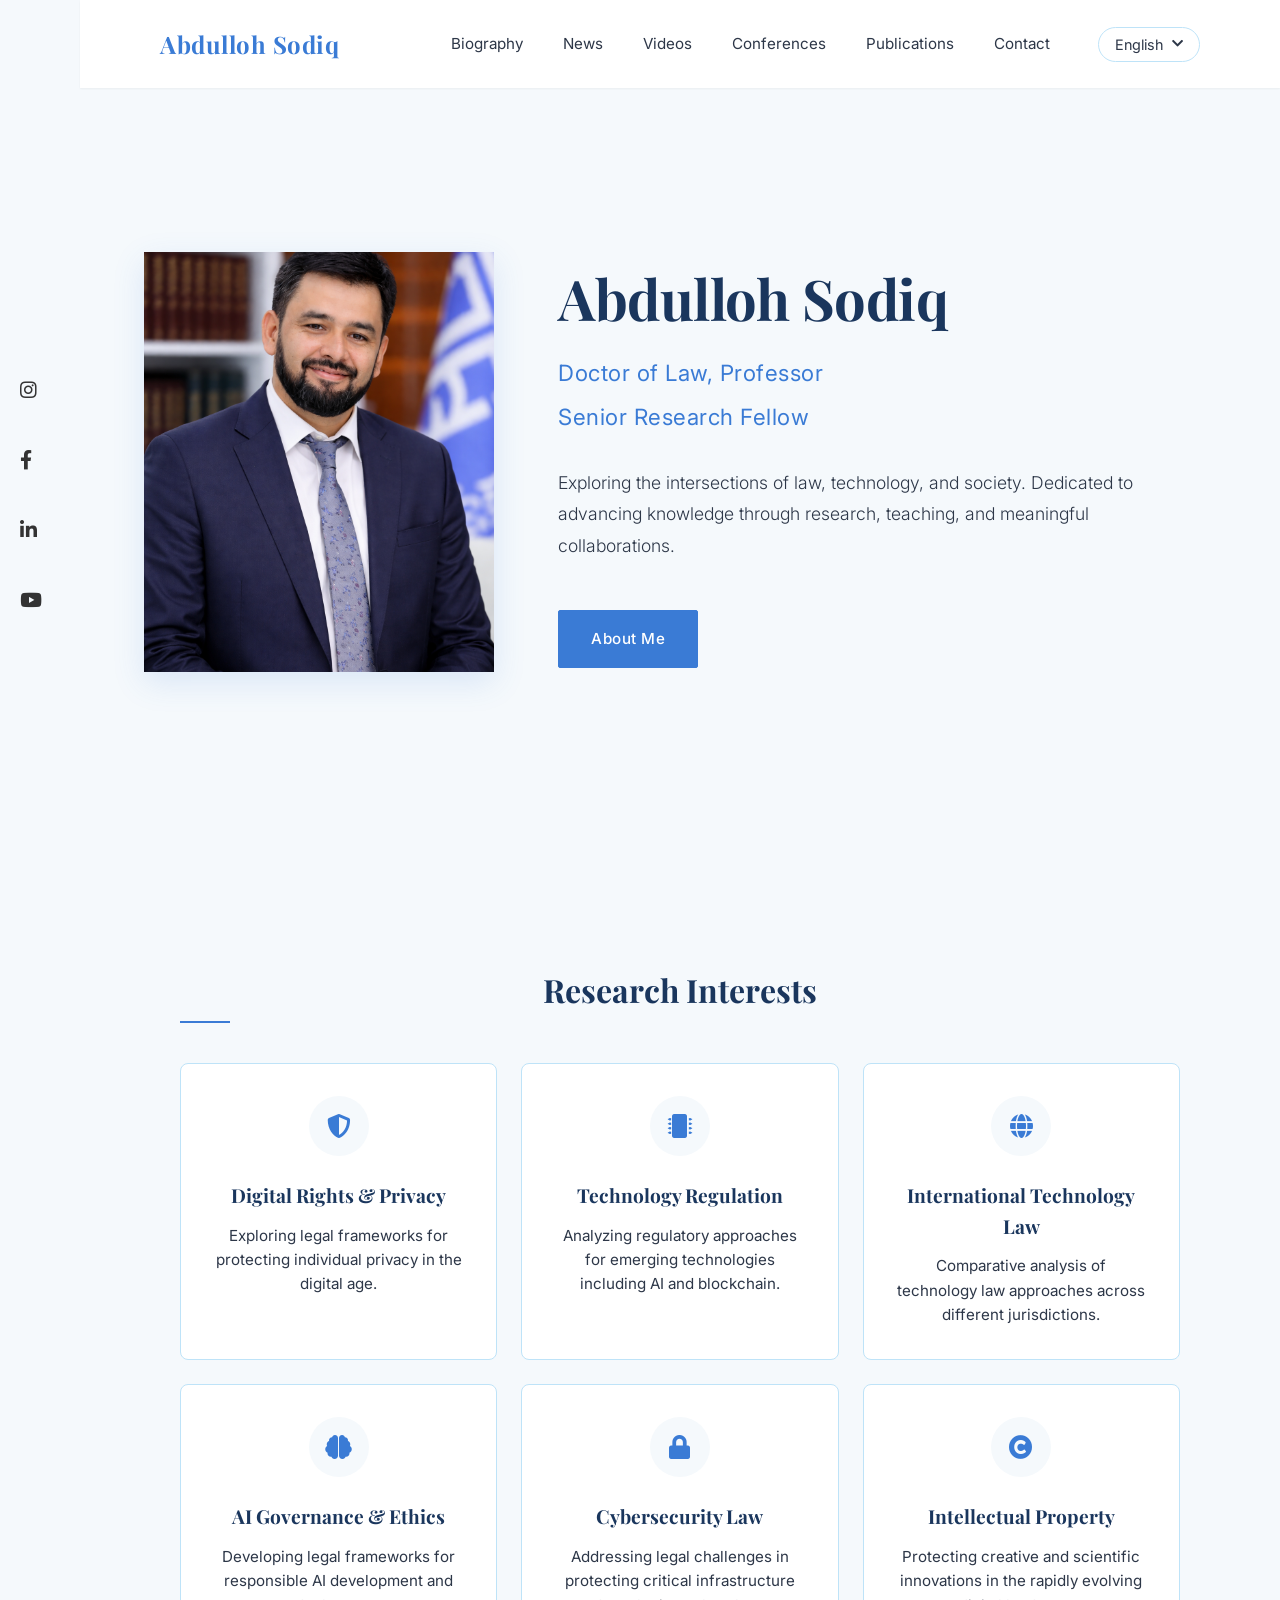
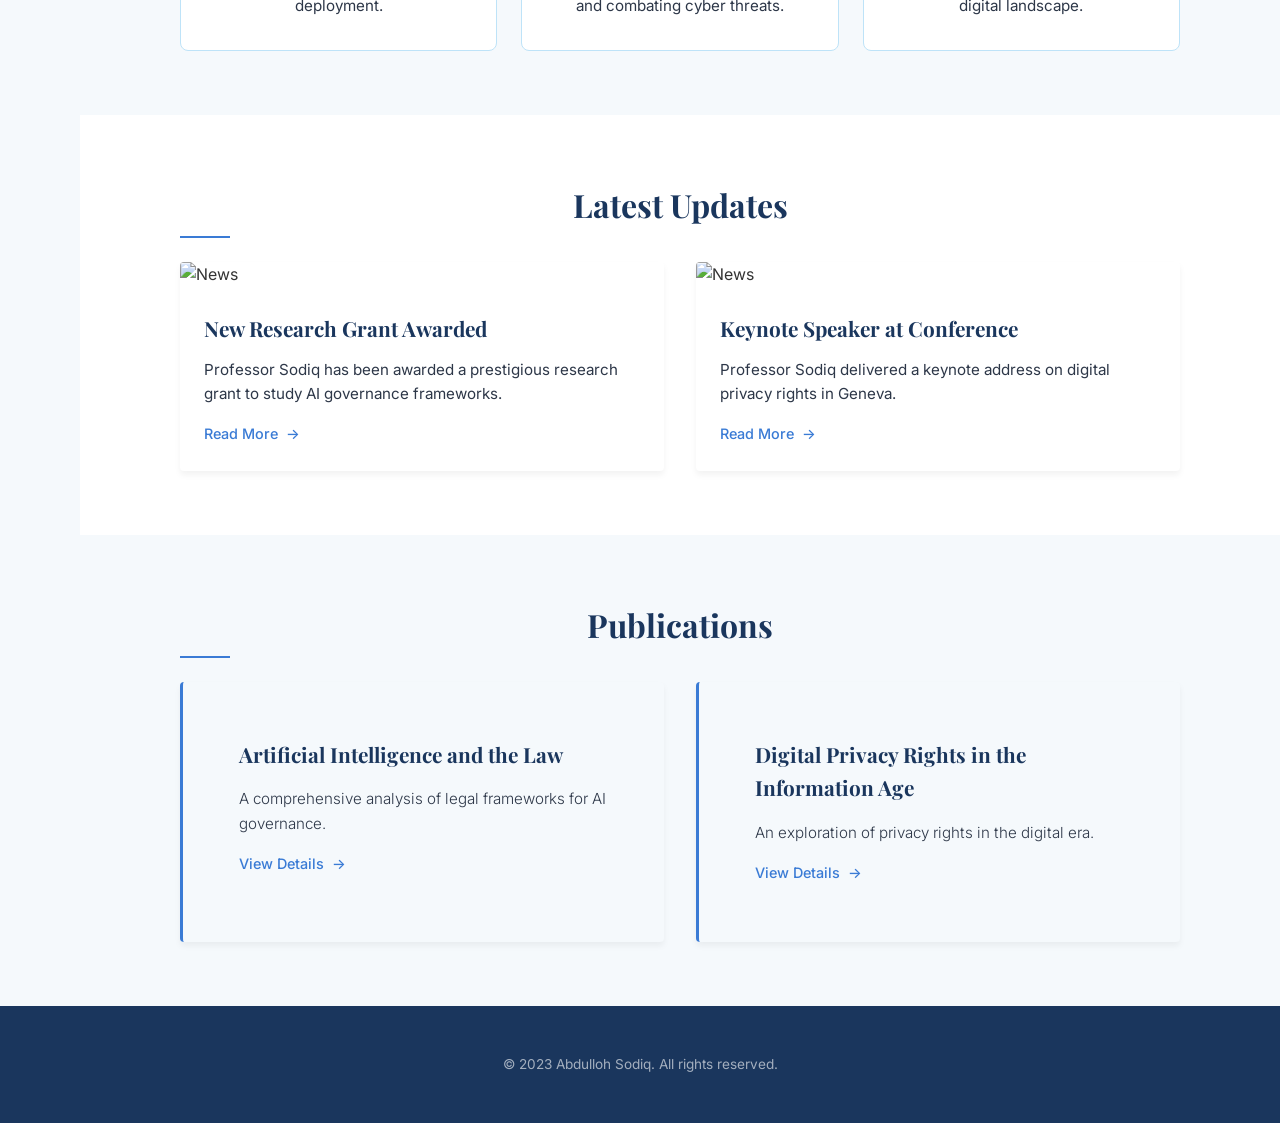
==== index.html @ cc865755 "Add files via upload" ====
<!DOCTYPE html>
<html lang="en">
<head>
    <meta charset="UTF-8">
    <meta name="viewport" content="width=device-width, initial-scale=1.0">
    <title>Abdulloh Sodiq - Professional Portfolio</title>
    <link href="https://fonts.googleapis.com/css2?family=Playfair+Display:wght@700&family=Inter:wght@300;400;500;600&display=swap" rel="stylesheet">
    <link rel="stylesheet" href="https://cdnjs.cloudflare.com/ajax/libs/font-awesome/5.15.3/css/all.min.css">
    <link rel="stylesheet" href="styles.css">
    
    <style>
        /* --- Layout Structure: Sidebar + Header --- */
        
        /* 1. Social Sidebar: Fixed Far Left, Full Height */
        .social-sidebar {
            position: fixed;
            top: 0;
            left: 0;
            height: 100vh; 
            width: 80px;
            background-color: var(--bg-white);
            border-right: 1px solid var(--border-color);
            z-index: 1001; 
            display: flex;
            flex-direction: column;
            align-items: center;
            box-shadow: 2px 0 10px rgba(0, 0, 0, 0.03);
        }

        .social-icons-group {
            margin-top: 100px; 
            display: flex;
            flex-direction: column;
            align-items: center;
        }

        .social-icon {
            width: 40px;
            height: 40px;
            margin: 0.8rem 0;
            color: var(--text-medium);
            display: flex;
            align-items: center;
            justify-content: center;
            transition: color 0.2s ease;
            text-decoration: none;
        }

        .social-icon:hover {
            color: var(--primary-blue);
        }

        .social-icon i {
            font-size: 1.2rem;
        }

        /* 2. Header: Fixed Top, but shifted right to clear sidebar */
        header {
            left: 80px; 
        }

        nav {
            max-width: calc(1200px - 80px); 
        }

        /* 3. Main Content: Shifted right to clear sidebar */
        main {
            margin-left: 80px;
        }

        /* --- Research Grid Styles --- */
        .focus-grid {
            display: grid;
            grid-template-columns: repeat(3, 1fr); 
            gap: 1.5rem;
            margin-top: 3rem;
        }

        @media (max-width: 992px) {
            .focus-grid {
                grid-template-columns: repeat(2, 1fr);
            }
        }

        @media (max-width: 768px) {
            .focus-grid {
                grid-template-columns: 1fr;
            }
            
            .social-sidebar {
                display: none;
            }
            
            header {
                left: 0;
            }
            main {
                margin-left: 0;
            }
        }

        .focus-item {
            background: var(--bg-white);
            padding: 2rem;
            border-radius: 8px;
            border: 1px solid var(--border-color);
            text-align: center;
            transition: all 0.3s ease;
        }

        .focus-item:hover {
            border-color: var(--primary-blue);
            box-shadow: 0 10px 25px rgba(58, 123, 213, 0.08);
        }

        .focus-icon {
            width: 60px;
            height: 60px;
            margin: 0 auto 1.5rem;
            background-color: var(--bg-light);
            border-radius: 50%;
            display: flex;
            align-items: center;
            justify-content: center;
            color: var(--primary-blue);
            font-size: 1.5rem;
        }

        .focus-title {
            font-family: 'Playfair Display', serif;
            font-size: 1.2rem;
            color: var(--text-dark);
            margin-bottom: 0.8rem;
        }

        .focus-desc {
            font-size: 0.95rem;
            color: var(--text-medium);
            line-height: 1.6;
        }
    </style>
</head>
<body>

    <!-- Social Sidebar -->
    <div class="social-sidebar">
        <div class="social-icons-group">
            <a href="https://instagram.com" class="social-icon" title="Instagram"><i class="fab fa-instagram"></i></a>
            <a href="https://facebook.com" class="social-icon" title="Facebook"><i class="fab fa-facebook-f"></i></a>
            <a href="https://linkedin.com" class="social-icon" title="LinkedIn"><i class="fab fa-linkedin-in"></i></a>
            <a href="https://youtube.com" class="social-icon" title="YouTube"><i class="fab fa-youtube"></i></a>
        </div>
    </div>

    <!-- Header -->
    <header>
        <nav>
            <a href="index.html" class="logo">Abdulloh Sodiq</a>
            <div class="nav-container">
                <ul class="nav-links">
                    <li class="nav-item"><a href="biography.html" data-translate="bioLink">Biography</a></li>
                    <li class="nav-item"><a href="news.html" data-translate="newsLink">News</a></li>
                    <li class="nav-item"><a href="videos.html" data-translate="vidsLink">Videos</a></li>
                    <li class="nav-item"><a href="conferences.html" data-translate="confLink">Conferences</a></li>
                    <li class="nav-item">
                        <a href="publications.html" data-translate="pubsLink">Publications</a>
                        <ul class="submenu">
                            <li><a href="books.html">Books</a></li>
                            <li><a href="articles.html">Articles</a></li>
                            <li><a href="papers.html">Research Papers</a></li>
                        </ul>
                    </li>
                    <li class="nav-item"><a href="contact.html" data-translate="contactLink">Contact</a></li>
                </ul>
                <div class="language-switcher">
                    <button class="language-button">
                        <span class="current-language">English</span>
                        <i class="fas fa-chevron-down"></i>
                    </button>
                    <div class="language-list">
                        <a href="#" class="language-option active" data-lang="en">English</a>
                        <a href="#" class="language-option" data-lang="ru">Русский</a>
                        <a href="#" class="language-option" data-lang="uz">O'zbek</a>
                    </div>
                </div>
            </div>
        </nav>
    </header>

    <main>
        <!-- Hero Section -->
        <section class="hero">
            <div class="hero-container">
                <div class="profile-image-container">
                    <img src="ChatGPT Image Mar 31, 2026 at 12_45_45 PM.png" alt="Profile" class="profile-image">
                </div>
                <div class="hero-content">
                    <h1 data-translate="name">Abdulloh Sodiq</h1>
                    <h2>
                        <span data-translate="title1">Doctor of Law, Professor</span>
                        <span data-translate="title2">Senior Research Fellow</span>
                    </h2>
                    <p data-translate="description">Exploring the intersections of law, technology, and society. Dedicated to advancing knowledge through research, teaching, and meaningful 
collaborations.</p>
                    <div class="hero-buttons">
                        <a href="biography.html" class="btn btn-primary" data-translate="aboutBtn">About Me</a>
                    </div>
                </div>
            </div>
        </section>

        <!-- Research Focus Section -->
        <section class="content-section" style="background-color: var(--bg-light);">
            <div class="content-container">
                <h2 class="section-title" style="text-align: center; display: block; width: 100%;" data-translate="bioResearch">Research Interests</h2>
                
                <div class="focus-grid">
                    <!-- Card 1 -->
                    <div class="focus-item">
                        <div class="focus-icon"><i class="fas fa-shield-alt"></i></div>
                        <h3 class="focus-title" data-translate="research1Title">Digital Rights & Privacy</h3>
                        <p class="focus-desc" data-translate="research1Desc">Exploring legal frameworks for protecting individual privacy in the digital age.</p>
                    </div>

                    <!-- Card 2 -->
                    <div class="focus-item">
                        <div class="focus-icon"><i class="fas fa-microchip"></i></div>
                        <h3 class="focus-title" data-translate="research2Title">Technology Regulation</h3>
                        <p class="focus-desc" data-translate="research2Desc">Analyzing regulatory approaches for emerging technologies including AI and blockchain.</p>
                    </div>

                    <!-- Card 3 -->
                    <div class="focus-item">
                        <div class="focus-icon"><i class="fas fa-globe"></i></div>
                        <h3 class="focus-title" data-translate="research3Title">International Technology Law</h3>
                        <p class="focus-desc" data-translate="research3Desc">Comparative analysis of technology law approaches across different jurisdictions.</p>
                    </div>

                    <!-- Card 4 -->
                    <div class="focus-item">
                        <div class="focus-icon"><i class="fas fa-brain"></i></div>
                        <h3 class="focus-title" data-translate="research4Title">AI Governance & Ethics</h3>
                        <p class="focus-desc" data-translate="research4Desc">Developing legal frameworks for responsible AI development and deployment.</p>
                    </div>

                    <!-- Card 5: Cybersecurity (FIXED) -->
                    <div class="focus-item">
                        <div class="focus-icon"><i class="fas fa-lock"></i></div>
                        <h3 class="focus-title" data-translate="research5Title">Cybersecurity Law</h3>
                        <p class="focus-desc" data-translate="research5Desc">Addressing legal challenges in protecting critical infrastructure and combating cyber threats.</p>
                    </div>

                    <!-- Card 6: IP Rights (FIXED) -->
                    <div class="focus-item">
                        <div class="focus-icon"><i class="fas fa-copyright"></i></div>
                        <h3 class="focus-title" data-translate="research6Title">Intellectual Property</h3>
                        <p class="focus-desc" data-translate="research6Desc">Protecting creative and scientific innovations in the rapidly evolving digital landscape.</p>
                    </div>
                </div>
            </div>
        </section>

        <!-- Latest News Section -->
        <section class="content-section" style="background-color: var(--bg-white);">
            <div class="content-container">
                <h2 class="section-title" style="text-align: center; display: block; width: 100%;" data-translate="latestUpdates">Latest Updates</h2>
                
                <div class="card-grid">
                    <div class="card">
                        <img src="https://picsum.photos/seed/news-grant/400/250.jpg" alt="News" class="card-image">
                        <div class="card-content">
                            <h3 class="card-title" data-translate="news1Title">New Research Grant Awarded</h3>
                            <p class="card-text" data-translate="news1Desc">Professor Smith has been awarded a prestigious research grant to study AI governance frameworks.</p>
                            <a href="news.html" class="card-link">Read More</a>
                        </div>
                    </div>

                    <div class="card">
                        <img src="https://picsum.photos/seed/news-keynote/400/250.jpg" alt="News" class="card-image">
                        <div class="card-content">
                            <h3 class="card-title" data-translate="news2Title">Keynote Speaker at Conference</h3>
                            <p class="card-text" data-translate="news2Desc">Professor Smith delivered a keynote address on digital privacy rights in Geneva.</p>
                            <a href="news.html" class="card-link">Read More</a>
                        </div>
                    </div>
                </div>
            </div>
        </section>

        <!-- Publications Section -->
        <section class="content-section" style="background-color: var(--bg-light);">
            <div class="content-container">
                <h2 class="section-title" style="text-align: center; display: block; width: 100%;" data-translate="pubsTitle">Publications</h2>
                
                <div class="card-grid">
                    <div class="card detail-card" style="border-left: 3px solid var(--primary-blue);">
                        <div class="card-content">
                            <h3 class="card-title" data-translate="book1Title">Artificial Intelligence and the Law</h3>
                            <p class="card-text" data-translate="book1Desc">A comprehensive analysis of legal frameworks for AI governance.</p>
                            <a href="publications.html" class="card-link" data-translate="viewDetails">View Details</a>
                        </div>
                    </div>

                    <div class="card detail-card" style="border-left: 3px solid var(--primary-blue);">
                        <div class="card-content">
                            <h3 class="card-title" data-translate="book2Title">Digital Privacy Rights in the Information Age</h3>
                            <p class="card-text" data-translate="book2Desc">An exploration of privacy rights in the digital era.</p>
                            <a href="publications.html" class="card-link" data-translate="viewDetails">View Details</a>
                        </div>
                    </div>
                </div>
            </div>
        </section>
    </main>

    <footer>
        <div class="footer-content">
            <!-- Changed name here -->
            <p class="copyright">&copy; 2023 Abdulloh Sodiq. <span data-translate="rights">All rights reserved.</span></p>
        </div>
    </footer>

    <script src="translations.js"></script>
</body>
</html>
---- styles.css ----
/* Reset and base styles */
* {
    margin: 0;
    padding: 0;
    box-sizing: border-box;
    scroll-behavior: smooth;
}

body {
    font-family: 'Inter', sans-serif;
    line-height: 1.6;
    color: #333;
    background-color: #f5f9fc; /* Light blue background */
}

/* Color variables */
:root {
    --primary-blue: #3a7bd5;
    --secondary-blue: #5a9fe0;
    --light-blue: #f5f9fc;
    --accent-blue: #2c5282;
    --text-dark: #1a365d;
    --text-medium: #2d3748;
    --text-light: #4a5568;
    --bg-light: #f5f9fc;
    --bg-white: #ffffff;
    --border-color: #bee3f8;
}

/* Header and Navigation */
header {
    background-color: rgba(255, 255, 255, 0.98);
    position: fixed;
    top: 0;
    left: 0;
    right: 0;
    z-index: 1000;
    transition: all 0.3s ease;
    box-shadow: 0 1px 2px rgba(0, 0, 0, 0.05);
}

nav {
    display: flex;
    justify-content: space-between;
    align-items: center;
    max-width: 1200px;
    margin: 0 auto;
    padding: 1.5rem 2.5rem;
}

.logo {
    font-family: 'Playfair Display', serif;
    font-size: 1.5rem;
    font-weight: 700;
    color: var(--primary-blue);
    text-decoration: none;
    letter-spacing: 0.5px;
}

.nav-container {
    display: flex;
    align-items: center;
}

.nav-links {
    display: flex;
    list-style: none;
    margin-right: 2rem;
}

.nav-item {
    position: relative;
    margin-left: 2.5rem;
}

.nav-item > a {
    text-decoration: none;
    color: var(--text-medium);
    font-weight: 400;
    font-size: 0.95rem;
    transition: color 0.3s ease;
    padding: 0.5rem 0;
    display: inline-block;
}

.nav-item > a:hover {
    color: var(--primary-blue);
}

.nav-item > a::after {
    content: '';
    position: absolute;
    width: 0;
    height: 1px;
    bottom: 0;
    left: 0;
    background-color: var(--primary-blue);
    transition: width 0.3s ease;
}

.nav-item:hover > a::after {
    width: 100%;
}

/* Submenu styles */
.submenu {
    position: absolute;
    top: 100%;
    left: 0;
    background-color: var(--bg-white);
    min-width: 220px;
    box-shadow: 0 4px 12px rgba(0, 0, 0, 0.08);
    z-index: 100;
    opacity: 0;
    visibility: hidden;
    transform: translateY(10px);
    transition: all 0.3s ease;
    padding: 0.8rem 0;
    border-radius: 4px;
    border-top: 2px solid var(--primary-blue);
}

.nav-item:hover .submenu {
    opacity: 1;
    visibility: visible;
    transform: translateY(0);
}

.submenu li {
    display: block;
    margin: 0;
}

.submenu a {
    display: block;
    padding: 0.7rem 1.5rem;
    color: var(--text-medium);
    font-size: 0.9rem;
    text-decoration: none;
    transition: all 0.2s ease;
}

.submenu a:hover {
    color: var(--primary-blue);
    background-color: var(--light-blue);
    padding-left: 1.8rem;
}

/* Language Switcher Styles */
.language-switcher {
    position: relative;
    margin-left: 1rem;
}

.language-button {
    display: flex;
    align-items: center;
    background-color: transparent;
    border: 1px solid var(--border-color);
    border-radius: 30px;
    padding: 0.5rem 1rem;
    cursor: pointer;
    transition: all 0.3s ease;
    font-family: 'Inter', sans-serif;
    font-size: 0.9rem;
    color: var(--text-medium);
}

.language-button:hover {
    border-color: var(--primary-blue);
    color: var(--primary-blue);
}

.language-button i {
    margin-left: 0.5rem;
    font-size: 0.8rem;
    transition: transform 0.3s ease;
}

.language-switcher:hover .language-button i {
    transform: rotate(180deg);
}

.language-list {
    position: absolute;
    top: 100%;
    right: 0;
    background-color: var(--bg-white);
    min-width: 150px;
    box-shadow: 0 4px 15px rgba(0, 0, 0, 0.1);
    z-index: 100;
    border-radius: 8px;
    opacity: 0;
    visibility: hidden;
    transform: translateY(10px);
    transition: all 0.3s ease;
    margin-top: 0.5rem;
    overflow: hidden;
    border: 1px solid var(--border-color);
}

.language-switcher:hover .language-list {
    opacity: 1;
    visibility: visible;
    transform: translateY(0);
}

.language-option {
    display: flex;
    align-items: center;
    padding: 0.8rem 1.2rem;
    color: var(--text-medium);
    font-size: 0.9rem;
    text-decoration: none;
    transition: all 0.2s ease;
    cursor: pointer;
}

.language-option:hover {
    background-color: var(--light-blue);
    color: var(--primary-blue);
}

.language-option.active {
    color: var(--primary-blue);
    font-weight: 500;
    background-color: var(--light-blue);
}

.language-option::before {
    content: '';
    display: inline-block;
    width: 20px;
    height: 15px;
    margin-right: 0.8rem;
    background-size: contain;
    background-repeat: no-repeat;
    background-position: center;
}

.language-option[data-lang="en"]::before {
    background-image: url('https://cdn.jsdelivr.net/npm/flag-icon-css@3.5.0/flags/4x3/gb.svg');
}

.language-option[data-lang="ru"]::before {
    background-image: url('https://cdn.jsdelivr.net/npm/flag-icon-css@3.5.0/flags/4x3/ru.svg');
}

.language-option[data-lang="uz"]::before {
    background-image: url('https://cdn.jsdelivr.net/npm/flag-icon-css@3.5.0/flags/4x3/uz.svg');
}

/* Social Sidebar - Invisible Container */
.social-sidebar {
    position: fixed;
    left: 0;
    top: 80px;
    width: 60px;
    height: calc(100vh - 80px);
    
    /* Force invisible background */
    background: transparent !important; 
    border-right: none !important;
    box-shadow: none !important;
    
    display: flex;
    flex-direction: column;
    align-items: center;
    justify-content: center;
    z-index: 1000;
    padding: 20px 0;
}

.social-sidebar a {
    display: block;
    margin: 15px 0;
    color: #333333; /* Dark gray icons */
    font-size: 1.2rem;
    transition: color 0.3s ease, transform 0.2s ease;
}

.social-sidebar a:hover {
    color: #3a7bd5; /* Blue on hover */
    transform: scale(1.1);
}

/* Ensure main content still has space */
main {
    margin-left: 60px; 
}

@media (max-width: 768px) {
    .social-sidebar {
        display: none !important;
    }
    main {
        margin-left: 0;
    }
}

/* Hero Section */
.hero {
    min-height: 100vh;
    display: flex;
    align-items: center;
    padding: 10rem 4rem 8rem;
    background-color: var(--bg-light);
}

.hero-container {
    max-width: 1200px;
    margin: 0 auto;
    width: 100%;
    display: flex;
    align-items: center;
    gap: 4rem;
}

.profile-image-container {
    flex: 0 0 350px;
    position: relative;
}

.profile-image {
    width: 100%;
    height: 420px;
    object-fit: cover;
    box-shadow: 0 10px 30px rgba(58, 123, 213, 0.15);
    background-color: #e6f0fa;
    border: none;
}

.hero-content {
    flex: 1;
}

.hero h1 {
    font-family: 'Playfair Display', serif;
    font-size: 3.5rem;
    font-weight: 700;
    margin-bottom: 1.5rem;
    color: var(--text-dark);
    letter-spacing: -0.5px;
    line-height: 1.2;
}

.hero h2 {
    font-family: 'Inter', sans-serif;
    font-size: 1.4rem;
    font-weight: 400;
    color: var(--primary-blue);
    margin-bottom: 2rem;
    letter-spacing: 0.5px;
    line-height: 1.6;
}

.hero h2 span {
    display: block;
    margin-bottom: 0.5rem;
}

.hero p {
    font-family: 'Inter', sans-serif;
    font-size: 1.1rem;
    font-weight: 300;
    max-width: 600px;
    margin-bottom: 3rem;
    color: var(--text-medium);
    line-height: 1.8;
}

.hero-buttons {
    display: flex;
    gap: 1.5rem;
    margin-top: 1rem;
}

.btn {
    font-family: 'Inter', sans-serif;
    font-size: 0.95rem;
    font-weight: 500;
    padding: 1rem 2rem;
    border-radius: 2px;
    cursor: pointer;
    transition: all 0.3s ease;
    text-decoration: none;
    letter-spacing: 0.5px;
    display: inline-block;
}

.btn-primary {
    background-color: var(--primary-blue);
    color: white;
    border: 1px solid var(--primary-blue);
}

.btn-primary:hover {
    background-color: var(--accent-blue);
    border-color: var(--accent-blue);
}

/* Page Header */
.page-header {
    padding: 10rem 2rem 4rem;
    background-color: var(--bg-white);
    text-align: center;
}

.page-title {
    font-family: 'Playfair Display', serif;
    font-size: 3rem;
    font-weight: 700;
    color: var(--text-dark);
    margin-bottom: 1rem;
    position: relative;
    display: inline-block;
}

.page-title::after {
    content: '';
    position: absolute;
    bottom: -10px;
    left: 50%;
    transform: translateX(-50%);
    width: 60px;
    height: 2px;
    background-color: var(--primary-blue);
}

/* Content Sections */
.content-section {
    padding: 4rem 2rem;
    background-color: var(--bg-white);
}

.content-container {
    max-width: 1000px;
    margin: 0 auto;
}

.section-title {
    font-family: 'Playfair Display', serif;
    font-size: 2rem;
    font-weight: 700;
    color: var(--text-dark);
    margin-bottom: 2rem;
    position: relative;
    display: inline-block;
}

.section-title::after {
    content: '';
    position: absolute;
    bottom: -8px;
    left: 0;
    width: 50px;
    height: 2px;
    background-color: var(--primary-blue);
}

/* Timeline Styles */
.timeline {
    margin-top: 2rem;
}

.timeline-item {
    display: flex;
    margin-bottom: 2rem;
    position: relative;
}

.timeline-item::before {
    content: '';
    position: absolute;
    left: 50px;
    top: 0;
    bottom: -2rem;
    width: 1px;
    background-color: var(--border-color);
}

.timeline-item:last-child::before {
    display: none;
}

.timeline-year {
    flex: 0 0 100px;
    font-family: 'Playfair Display', serif;
    font-size: 1.2rem;
    font-weight: 700;
    color: var(--primary-blue);
    position: relative;
    z-index: 1;
}

.timeline-content {
    flex: 1;
    padding-left: 1.5rem;
}

.timeline-title {
    font-family: 'Inter', sans-serif;
    font-size: 1.1rem;
    font-weight: 500;
    color: var(--text-dark);
    margin-bottom: 0.5rem;
}

.timeline-description {
    font-family: 'Inter', sans-serif;
    font-size: 1rem;
    color: var(--text-medium);
    margin-bottom: 0.5rem;
}

.timeline-location {
    font-family: 'Inter', sans-serif;
    font-size: 0.9rem;
    color: var(--text-light);
    font-style: italic;
}

/* Card Styles */
.card-grid {
    display: grid;
    grid-template-columns: repeat(auto-fit, minmax(300px, 1fr));
    gap: 2rem;
    margin-top: 2rem;
}

.card {
    background-color: var(--bg-white);
    border-radius: 4px;
    overflow: hidden;
    box-shadow: 0 4px 6px rgba(0, 0, 0, 0.05);
    transition: transform 0.3s ease, box-shadow 0.3s ease;
}

.card:hover {
    transform: translateY(-5px);
    box-shadow: 0 10px 20px rgba(0, 0, 0, 0.1);
}

.card-image {
    width: 100%;
    height: 200px;
    object-fit: cover;
}

.card-content {
    padding: 1.5rem;
}

.card-title {
    font-family: 'Playfair Display', serif;
    font-size: 1.3rem;
    font-weight: 700;
    color: var(--text-dark);
    margin-bottom: 0.8rem;
}

.card-text {
    font-family: 'Inter', sans-serif;
    font-size: 0.95rem;
    color: var(--text-medium);
    line-height: 1.6;
}

.card-date {
    font-family: 'Inter', sans-serif;
    font-size: 0.85rem;
    color: var(--primary-blue);
    margin-bottom: 0.5rem;
}

.card-link {
    font-family: 'Inter', sans-serif;
    font-size: 0.9rem;
    color: var(--primary-blue);
    text-decoration: none;
    font-weight: 500;
    display: inline-flex;
    align-items: center;
    margin-top: 1rem;
}

.card-link:hover {
    text-decoration: underline;
}

.card-link::after {
    content: '→';
    margin-left: 0.5rem;
    transition: transform 0.3s ease;
}

.card-link:hover::after {
    transform: translateX(3px);
}

/* Detail Cards */
.detail-card {
    background-color: var(--light-blue);
    padding: 2rem;
    border-radius: 4px;
    transition: transform 0.3s ease, box-shadow 0.3s ease;
    border-left: 3px solid var(--primary-blue);
}

.detail-card:hover {
    transform: translateY(-5px);
    box-shadow: 0 10px 20px rgba(0, 0, 0, 0.05);
}

.detail-card h3 {
    font-family: 'Playfair Display', serif;
    font-size: 1.3rem;
    font-weight: 700;
    color: var(--text-dark);
    margin-bottom: 1rem;
}

.detail-card p {
    font-family: 'Inter', sans-serif;
    font-size: 0.95rem;
    font-weight: 300;
    color: var(--text-medium);
    line-height: 1.6;
}

/* Footer */
footer {
    background-color: var(--text-dark);
    color: white;
    padding: 3rem 2rem;
    text-align: center;
}

.footer-content {
    max-width: 1000px;
    margin: 0 auto;
}

.footer-logo {
    font-family: 'Playfair Display', serif;
    font-size: 1.5rem;
    font-weight: 700;
    margin-bottom: 1rem;
    color: white;
}

.footer-text {
    font-family: 'Inter', sans-serif;
    font-size: 0.9rem;
    color: rgba(255, 255, 255, 0.7);
    margin-bottom: 1.5rem;
}

.footer-links {
    display: flex;
    justify-content: center;
    gap: 2rem;
    margin-bottom: 2rem;
    flex-wrap: wrap;
}

.footer-links a {
    color: rgba(255, 255, 255, 0.7);
    text-decoration: none;
    font-family: 'Inter', sans-serif;
    font-size: 0.9rem;
    transition: color 0.3s ease;
}

.footer-links a:hover {
    color: white;
}

.copyright {
    font-family: 'Inter', sans-serif;
    font-size: 0.85rem;
    color: rgba(255, 255, 255, 0.6);
}

/* Main content adjustments */
main {
    margin-left: 60px; /* Space for social sidebar on index.html */
    transition: margin-left 0.3s ease;
}

/* For pages without social sidebar */
body.no-sidebar main {
    margin-left: 0;
}

/* Responsive Design */
@media (max-width: 992px) {
    .hero-container {
        flex-direction: column;
        text-align: center;
    }

    .profile-image-container {
        flex: 0 0 auto;
        width: 100%;
        max-width: 350px;
        margin-bottom: 2rem;
    }

    .hero-content {
        width: 100%;
    }

    .hero p {
        max-width: 100%;
    }

    .hero-buttons {
        justify-content: center;
    }

    .nav-links {
        margin-right: 1.5rem;
    }

    .nav-item {
        margin-left: 1.8rem;
    }

    .hero h1 {
        font-size: 3.2rem;
    }
}

@media (max-width: 768px) {
    nav {
        flex-direction: column;
        padding: 1.2rem;
    }

    .nav-container {
        margin-top: 1.2rem;
        width: 100%;
        justify-content: space-between;
    }

    .nav-links {
        margin-right: 0;
        margin-top: 1.2rem;
        flex-wrap: wrap;
        justify-content: center;
    }

    .nav-item {
        margin: 0.5rem 1rem;
    }

    .hero {
        padding: 8rem 2rem 6rem;
    }

    .hero h1 {
        font-size: 2.8rem;
    }

    .hero h2 {
        font-size: 1.2rem;
    }

    .profile-image {
        height: 350px;
    }

    .page-title {
        font-size: 2.5rem;
    }

    .timeline-item {
        flex-direction: column;
    }

    .timeline-year {
        margin-bottom: 0.5rem;
    }

    .timeline-item::before {
        left: 0;
    }
    
    main {
        margin-left: 0;
    }
    
    .social-sidebar {
        display: none;
    }
}

@media (max-width: 576px) {
    .nav-links {
        flex-direction: column;
        align-items: center;
    }

    .nav-item {
        margin: 0.5rem 0;
        width: 100%;
        text-align: center;
    }

    .hero h1 {
        font-size: 2.4rem;
    }

    .hero h2 {
        font-size: 1.1rem;
    }

    .hero-buttons {
        flex-direction: column;
        width: 100%;
        max-width: 280px;
        margin: 0 auto;
    }

    .profile-image {
        height: 280px;
    }

    .page-title {
        font-size: 2rem;
    }

    .section-title {
        font-size: 1.5rem;
    }

    .footer-links {
        flex-direction: column;
        gap: 1rem;
    }
}
/* === NEW: Profile Layout with Image === */
.profile-layout {
    display: flex;
    flex-direction: row;
    align-items: center;
    gap: 4rem;
}

.profile-text {
    flex: 1;
}

.profile-image-wrapper {
    flex: 0 0 300px;
    display: flex;
    justify-content: center;
    align-items: center;
}

.profile-photo {
    width: 100%;
    max-width: 300px;
    height: 350px;
    object-fit: cover;
    border-radius: 4px;
    box-shadow: 0 15px 40px rgba(0, 0, 0, 0.15);
}

/* === NEW: Awards Grid === */
.awards-grid {
    display: grid;
    grid-template-columns: repeat(auto-fit, minmax(220px, 1fr));
    gap: 2rem;
    margin-top: 2rem;
}

.award-card {
    background-color: #ffffff;
    padding: 2rem 1.5rem;
    text-align: center;
    border-radius: 8px;
    box-shadow: 0 5px 15px rgba(0,0,0,0.05);
    transition: transform 0.3s ease, box-shadow 0.3s ease;
    border: 1px solid #e2e8f0;
}

.award-card:hover {
    transform: translateY(-5px);
    box-shadow: 0 10px 25px rgba(58, 123, 213, 0.15);
    border-color: var(--primary-blue);
}

.award-icon {
    font-size: 2.5rem;
    color: var(--primary-blue);
    margin-bottom: 1rem;
}

.award-card h3 {
    font-family: 'Inter', sans-serif;
    font-size: 1.1rem;
    font-weight: 600;
    color: var(--text-dark);
    margin-bottom: 0.5rem;
}

.award-card p {
    font-size: 0.9rem;
    color: var(--text-light);
    font-weight: 500;
}

/* Utility for alternating background */
.content-section.alt-bg {
    background-color: var(--bg-light);
}

/* Responsive adjustments for profile layout */
@media (max-width: 768px) {
    .profile-layout {
        flex-direction: column;
        text-align: center;
    }
    
    .profile-image-wrapper {
        order: -1; /* Show image first on mobile */
        flex: 0 0 auto;
        margin-bottom: 2rem;
    }
}
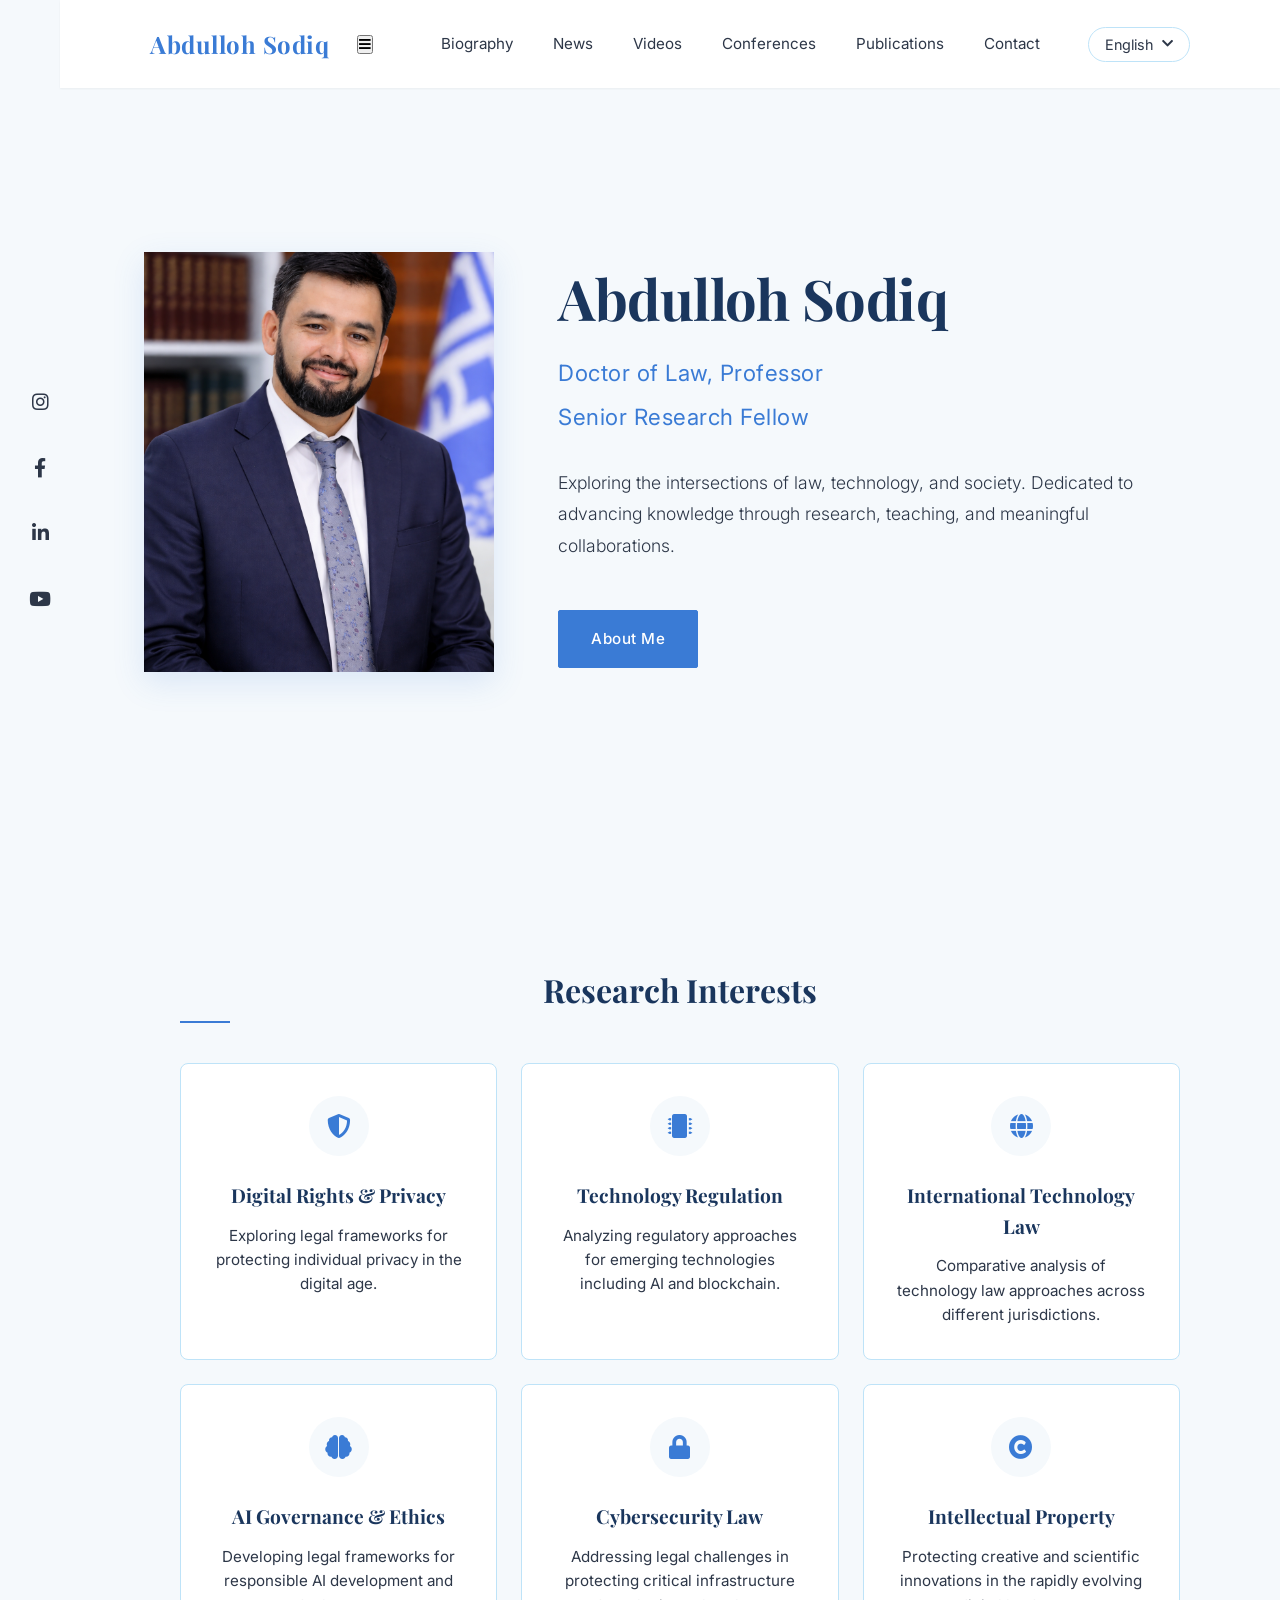
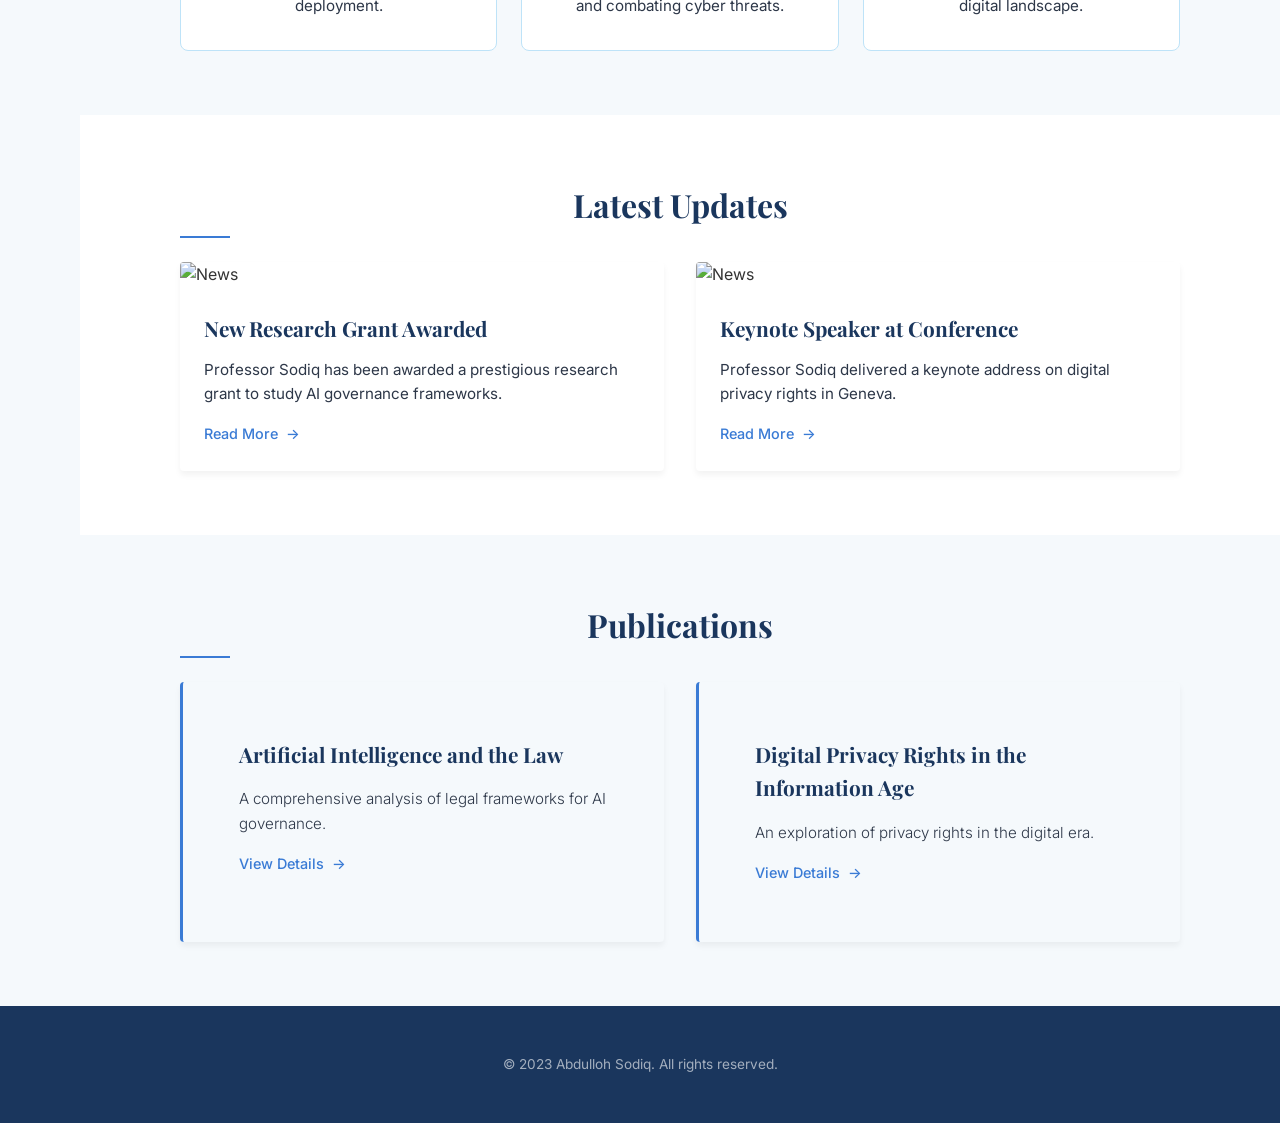
==== commit 67cd6350: "Implement mobile menu toggle functionality Added a mobile menu toggle button and script to manage it" ====
--- a/index.html
+++ b/index.html
@@ -26,6 +26,8 @@
             align-items: center;
             box-shadow: 2px 0 10px rgba(0, 0, 0, 0.03);
         }
+      
+
 
         .social-icons-group {
             margin-top: 100px; 
@@ -55,10 +57,7 @@
         }
 
         /* 2. Header: Fixed Top, but shifted right to clear sidebar */
-        header {
-            left: 80px; 
-        }
-
+        
         nav {
             max-width: calc(1200px - 80px); 
         }
@@ -156,8 +155,14 @@
     <header>
         <nav>
             <a href="index.html" class="logo">Abdulloh Sodiq</a>
+            
+            <!-- NEW: Mobile Menu Toggle Button -->
+            <button class="menu-toggle" id="menu-toggle" aria-label="Toggle navigation">
+                <i class="fas fa-bars"></i>
+            </button>
+
             <div class="nav-container">
-                <ul class="nav-links">
+                <ul class="nav-links" id="nav-links">
                     <li class="nav-item"><a href="biography.html" data-translate="bioLink">Biography</a></li>
                     <li class="nav-item"><a href="news.html" data-translate="newsLink">News</a></li>
                     <li class="nav-item"><a href="videos.html" data-translate="vidsLink">Videos</a></li>
@@ -172,6 +177,8 @@
                     </li>
                     <li class="nav-item"><a href="contact.html" data-translate="contactLink">Contact</a></li>
                 </ul>
+                
+                <!-- Language Switcher (Hidden on mobile usually, but kept here) -->
                 <div class="language-switcher">
                     <button class="language-button">
                         <span class="current-language">English</span>
@@ -186,6 +193,7 @@
             </div>
         </nav>
     </header>
+
 
     <main>
         <!-- Hero Section -->
@@ -319,7 +327,32 @@
             <p class="copyright">&copy; 2023 Abdulloh Sodiq. <span data-translate="rights">All rights reserved.</span></p>
         </div>
     </footer>
+  <!-- ... footer code ... -->
 
     <script src="translations.js"></script>
+    
+    <!-- NEW: Mobile Menu Toggle Script -->
+    <script>
+        const menuToggle = document.getElementById('menu-toggle');
+        const navLinks = document.getElementById('nav-links');
+
+        menuToggle.addEventListener('click', () => {
+            navLinks.classList.toggle('active');
+        });
+
+        // Close menu when a link is clicked (for mobile)
+        navLinks.querySelectorAll('a').forEach(link => {
+            link.addEventListener('click', () => {
+                if (navLinks.classList.contains('active')) {
+                    navLinks.classList.remove('active');
+                }
+            });
+        });
+    </script>
 </body>
 </html>
+
+    <script src="translations.js"></script>
+
+</body>
+</html>
--- a/styles.css
+++ b/styles.css
@@ -1,3 +1,4 @@
+
 /* Reset and base styles */
 * {
     margin: 0;
@@ -250,19 +251,16 @@
     background-image: url('https://cdn.jsdelivr.net/npm/flag-icon-css@3.5.0/flags/4x3/uz.svg');
 }
 
-/* Social Sidebar - Invisible Container */
+/* Social Sidebar */
 .social-sidebar {
     position: fixed;
     left: 0;
-    top: 80px;
-    width: 60px;
-    height: calc(100vh - 80px);
-    
-    /* Force invisible background */
+    top: 0;
+    height: 100vh;
+    width: 60px; /* Fixed width */
     background: transparent !important; 
     border-right: none !important;
     box-shadow: none !important;
-    
     display: flex;
     flex-direction: column;
     align-items: center;
@@ -271,28 +269,59 @@
     padding: 20px 0;
 }
 
-.social-sidebar a {
-    display: block;
-    margin: 15px 0;
-    color: #333333; /* Dark gray icons */
+.social-icons-group {
+    display: flex;
+    flex-direction: column;
+    align-items: center;
+}
+
+.social-icon {
+    width: 40px;
+    height: 40px;
+    margin: 0.8rem 0;
+    color: var(--text-medium);
+    display: flex;
+    align-items: center;
+    justify-content: center;
+    transition: color 0.2s ease;
+    text-decoration: none;
+}
+
+.social-icon:hover {
+    color: var(--primary-blue);
+}
+
+.social-icon i {
     font-size: 1.2rem;
-    transition: color 0.3s ease, transform 0.2s ease;
-}
-
-.social-sidebar a:hover {
-    color: #3a7bd5; /* Blue on hover */
-    transform: scale(1.1);
-}
-
-/* Ensure main content still has space */
-main {
-    margin-left: 60px; 
-}
-
+}
+
+/* Layout Fix for Desktop: Shift content right */
+@media (min-width: 769px) {
+    header {
+        left: 60px; 
+        width: calc(100% - 60px);
+    }
+
+    main {
+        margin-left: 60px;
+    }
+    
+    .social-sidebar {
+        display: flex;
+    }
+}
+
+/* Layout Fix for Mobile: Full width */
 @media (max-width: 768px) {
     .social-sidebar {
         display: none !important;
     }
+    
+    header {
+        left: 0;
+        width: 100%;
+    }
+    
     main {
         margin-left: 0;
     }
@@ -682,165 +711,12 @@
     color: rgba(255, 255, 255, 0.6);
 }
 
-/* Main content adjustments */
-main {
-    margin-left: 60px; /* Space for social sidebar on index.html */
-    transition: margin-left 0.3s ease;
-}
-
-/* For pages without social sidebar */
+/* No Sidebar body class utility */
 body.no-sidebar main {
     margin-left: 0;
 }
 
-/* Responsive Design */
-@media (max-width: 992px) {
-    .hero-container {
-        flex-direction: column;
-        text-align: center;
-    }
-
-    .profile-image-container {
-        flex: 0 0 auto;
-        width: 100%;
-        max-width: 350px;
-        margin-bottom: 2rem;
-    }
-
-    .hero-content {
-        width: 100%;
-    }
-
-    .hero p {
-        max-width: 100%;
-    }
-
-    .hero-buttons {
-        justify-content: center;
-    }
-
-    .nav-links {
-        margin-right: 1.5rem;
-    }
-
-    .nav-item {
-        margin-left: 1.8rem;
-    }
-
-    .hero h1 {
-        font-size: 3.2rem;
-    }
-}
-
-@media (max-width: 768px) {
-    nav {
-        flex-direction: column;
-        padding: 1.2rem;
-    }
-
-    .nav-container {
-        margin-top: 1.2rem;
-        width: 100%;
-        justify-content: space-between;
-    }
-
-    .nav-links {
-        margin-right: 0;
-        margin-top: 1.2rem;
-        flex-wrap: wrap;
-        justify-content: center;
-    }
-
-    .nav-item {
-        margin: 0.5rem 1rem;
-    }
-
-    .hero {
-        padding: 8rem 2rem 6rem;
-    }
-
-    .hero h1 {
-        font-size: 2.8rem;
-    }
-
-    .hero h2 {
-        font-size: 1.2rem;
-    }
-
-    .profile-image {
-        height: 350px;
-    }
-
-    .page-title {
-        font-size: 2.5rem;
-    }
-
-    .timeline-item {
-        flex-direction: column;
-    }
-
-    .timeline-year {
-        margin-bottom: 0.5rem;
-    }
-
-    .timeline-item::before {
-        left: 0;
-    }
-    
-    main {
-        margin-left: 0;
-    }
-    
-    .social-sidebar {
-        display: none;
-    }
-}
-
-@media (max-width: 576px) {
-    .nav-links {
-        flex-direction: column;
-        align-items: center;
-    }
-
-    .nav-item {
-        margin: 0.5rem 0;
-        width: 100%;
-        text-align: center;
-    }
-
-    .hero h1 {
-        font-size: 2.4rem;
-    }
-
-    .hero h2 {
-        font-size: 1.1rem;
-    }
-
-    .hero-buttons {
-        flex-direction: column;
-        width: 100%;
-        max-width: 280px;
-        margin: 0 auto;
-    }
-
-    .profile-image {
-        height: 280px;
-    }
-
-    .page-title {
-        font-size: 2rem;
-    }
-
-    .section-title {
-        font-size: 1.5rem;
-    }
-
-    .footer-links {
-        flex-direction: column;
-        gap: 1rem;
-    }
-}
-/* === NEW: Profile Layout with Image === */
+/* === NEW: Profile Layout with Image (Biography) === */
 .profile-layout {
     display: flex;
     flex-direction: row;
@@ -868,7 +744,7 @@
     box-shadow: 0 15px 40px rgba(0, 0, 0, 0.15);
 }
 
-/* === NEW: Awards Grid === */
+/* === NEW: Awards Grid (Biography) === */
 .awards-grid {
     display: grid;
     grid-template-columns: repeat(auto-fit, minmax(220px, 1fr));
@@ -917,8 +793,726 @@
     background-color: var(--bg-light);
 }
 
-/* Responsive adjustments for profile layout */
+/* === Contact Page Specific Styles === */
+.contact-wrapper {
+    display: grid;
+    grid-template-columns: 1fr 1.2fr;
+    gap: 3rem;
+}
+
 @media (max-width: 768px) {
+    .contact-wrapper {
+        grid-template-columns: 1fr;
+    }
+}
+
+.contact-info-section {
+    background: var(--bg-light);
+    padding: 2.5rem;
+    border-radius: 8px;
+    height: fit-content;
+}
+
+.info-item {
+    display: flex;
+    margin-bottom: 2rem;
+}
+
+.info-icon {
+    flex-shrink: 0;
+    width: 50px;
+    height: 50px;
+    background-color: rgba(58, 123, 213, 0.1);
+    border-radius: 50%;
+    display: flex;
+    align-items: center;
+    justify-content: center;
+    color: var(--primary-blue);
+    font-size: 1.2rem;
+    margin-right: 1.5rem;
+}
+
+.info-content h3 {
+    font-family: 'Playfair Display', serif;
+    font-size: 1.1rem;
+    color: var(--text-dark);
+    margin-bottom: 0.5rem;
+}
+
+.info-content p {
+    font-size: 0.95rem;
+    color: var(--text-medium);
+    line-height: 1.6;
+}
+
+.info-content a {
+    color: var(--primary-blue);
+    text-decoration: none;
+    transition: color 0.3s;
+}
+
+.info-content a:hover {
+    text-decoration: underline;
+}
+
+.map-placeholder {
+    margin-top: 2rem;
+    border-radius: 8px;
+    overflow: hidden;
+    height: 200px;
+    position: relative;
+}
+
+.map-placeholder img {
+    width: 100%;
+    height: 100%;
+    object-fit: cover;
+    filter: grayscale(20%);
+}
+
+.map-overlay {
+    position: absolute;
+    top: 0;
+    left: 0;
+    width: 100%;
+    height: 100%;
+    background: linear-gradient(45deg, rgba(58, 123, 213, 0.1), transparent);
+}
+
+.contact-form-section {
+    background: var(--bg-white);
+    padding: 2.5rem;
+    border-radius: 8px;
+    box-shadow: 0 5px 20px rgba(0,0,0,0.05);
+}
+
+.form-group {
+    margin-bottom: 1.5rem;
+}
+
+.form-group label {
+    display: block;
+    margin-bottom: 0.5rem;
+    font-weight: 500;
+    color: var(--text-dark);
+    font-size: 0.9rem;
+}
+
+.form-control {
+    width: 100%;
+    padding: 1rem;
+    border: 1px solid var(--border-color);
+    border-radius: 4px;
+    font-family: 'Inter', sans-serif;
+    font-size: 1rem;
+    transition: border-color 0.3s ease, box-shadow 0.3s ease;
+    background-color: var(--bg-light);
+}
+
+.form-control:focus {
+    outline: none;
+    border-color: var(--primary-blue);
+    box-shadow: 0 0 0 3px rgba(58, 123, 213, 0.1);
+    background-color: white;
+}
+
+textarea.form-control {
+    min-height: 150px;
+    resize: vertical;
+}
+
+.btn-submit {
+    background-color: var(--primary-blue);
+    color: white;
+    border: none;
+    padding: 1rem 2.5rem;
+    font-size: 1rem;
+    border-radius: 50px;
+    cursor: pointer;
+    font-family: 'Inter', sans-serif;
+    font-weight: 500;
+    transition: all 0.3s ease;
+    width: 100%;
+}
+
+.btn-submit:hover {
+    background-color: var(--accent-blue);
+    transform: translateY(-2px);
+    box-shadow: 0 5px 15px rgba(58, 123, 213, 0.3);
+}
+
+.social-links-contact {
+    display: flex;
+    gap: 1rem;
+    margin-top: 1rem;
+}
+
+.social-btn {
+    width: 40px;
+    height: 40px;
+    border-radius: 50%;
+    background: white;
+    border: 1px solid var(--border-color);
+    display: flex;
+    align-items: center;
+    justify-content: center;
+    color: var(--text-medium);
+    transition: all 0.3s;
+    text-decoration: none;
+}
+
+.social-btn:hover {
+    background: var(--primary-blue);
+    border-color: var(--primary-blue);
+    color: white;
+}
+
+/* === Videos Page Specific Styles === */
+.video-card {
+    background: var(--bg-white);
+    border-radius: 8px;
+    overflow: hidden;
+    box-shadow: 0 4px 15px rgba(0,0,0,0.05);
+    transition: transform 0.3s ease, box-shadow 0.3s ease;
+}
+
+.video-card:hover {
+    transform: translateY(-5px);
+    box-shadow: 0 15px 30px rgba(0,0,0,0.1);
+}
+
+.video-wrapper {
+    position: relative;
+    overflow: hidden;
+    height: 200px;
+}
+
+.video-wrapper img {
+    width: 100%;
+    height: 100%;
+    object-fit: cover;
+    transition: transform 0.5s ease;
+}
+
+.video-card:hover .video-wrapper img {
+    transform: scale(1.05);
+}
+
+.play-btn {
+    position: absolute;
+    top: 50%;
+    left: 50%;
+    transform: translate(-50%, -50%);
+    width: 60px;
+    height: 60px;
+    background-color: rgba(255, 255, 255, 0.9);
+    border-radius: 50%;
+    display: flex;
+    align-items: center;
+    justify-content: center;
+    color: var(--primary-blue);
+    font-size: 1.5rem;
+    transition: all 0.3s ease;
+    box-shadow: 0 5px 15px rgba(0,0,0,0.2);
+}
+
+.video-card:hover .play-btn {
+    background-color: var(--primary-blue);
+    color: white;
+    transform: translate(-50%, -50%) scale(1.1);
+}
+
+.duration-badge {
+    position: absolute;
+    bottom: 10px;
+    right: 10px;
+    background-color: rgba(0, 0, 0, 0.8);
+    color: white;
+    padding: 3px 8px;
+    border-radius: 4px;
+    font-size: 0.75rem;
+    font-weight: 500;
+}
+
+.featured-video {
+    display: flex;
+    flex-direction: column;
+    background: var(--bg-white);
+    border-radius: 8px;
+    overflow: hidden;
+    box-shadow: 0 10px 30px rgba(0,0,0,0.08);
+    margin-bottom: 3rem;
+}
+
+@media (min-width: 768px) {
+    .featured-video {
+        flex-direction: row;
+        height: 400px;
+    }
+    .featured-video .featured-content {
+        flex: 1;
+        display: flex;
+        flex-direction: column;
+        justify-content: center;
+    }
+    .featured-video .featured-img-wrapper {
+        flex: 1.5;
+    }
+}
+
+.featured-img-wrapper {
+    position: relative;
+    height: 250px;
+    overflow: hidden;
+}
+
+@media (min-width: 768px) {
+    .featured-img-wrapper {
+        height: 100%;
+    }
+}
+
+.featured-img-wrapper img {
+    width: 100%;
+    height: 100%;
+    object-fit: cover;
+}
+
+.featured-content {
+    padding: 2rem;
+}
+
+.featured-tag {
+    color: var(--primary-blue);
+    font-weight: 600;
+    font-size: 0.85rem;
+    text-transform: uppercase;
+    letter-spacing: 1px;
+    margin-bottom: 1rem;
+    display: inline-block;
+}
+
+/* === Conferences Page Specific Styles === */
+.conf-card {
+    background: var(--bg-white);
+    border-radius: 8px;
+    overflow: hidden;
+    box-shadow: 0 5px 15px rgba(0,0,0,0.05);
+    transition: transform 0.3s ease;
+    margin-bottom: 2rem;
+    border: 1px solid var(--border-color);
+}
+
+.conf-card:hover {
+    transform: translateY(-5px);
+    box-shadow: 0 15px 30px rgba(58, 123, 213, 0.1);
+}
+
+.conf-img-wrapper {
+    position: relative;
+    height: 200px;
+    overflow: hidden;
+}
+
+.conf-img-wrapper img {
+    width: 100%;
+    height: 100%;
+    object-fit: cover;
+    transition: transform 0.5s ease;
+}
+
+.conf-card:hover .conf-img-wrapper img {
+    transform: scale(1.05);
+}
+
+.conf-date-badge {
+    position: absolute;
+    top: 1rem;
+    left: 1rem;
+    background-color: var(--primary-blue);
+    color: white;
+    padding: 0.5rem 1rem;
+    border-radius: 4px;
+    font-size: 0.9rem;
+    font-weight: 600;
+    box-shadow: 0 4px 10px rgba(0,0,0,0.2);
+}
+
+.conf-status-badge {
+    position: absolute;
+    top: 1rem;
+    right: 1rem;
+    background-color: #28a745;
+    color: white;
+    padding: 0.3rem 0.8rem;
+    border-radius: 20px;
+    font-size: 0.75rem;
+    text-transform: uppercase;
+    letter-spacing: 1px;
+}
+
+.conf-card-content {
+    padding: 1.5rem;
+}
+
+.conf-location {
+    display: flex;
+    align-items: center;
+    color: var(--primary-blue);
+    font-size: 0.9rem;
+    margin-bottom: 0.5rem;
+}
+
+.conf-location i {
+    margin-right: 0.5rem;
+}
+
+.conf-card-title {
+    font-family: 'Playfair Display', serif;
+    font-size: 1.4rem;
+    margin-bottom: 1rem;
+    color: var(--text-dark);
+}
+
+.conf-card-desc {
+    color: var(--text-medium);
+    font-size: 0.95rem;
+    margin-bottom: 1.5rem;
+    line-height: 1.6;
+}
+
+.conf-footer {
+    display: flex;
+    justify-content: space-between;
+    align-items: center;
+    border-top: 1px solid var(--border-color);
+    padding-top: 1rem;
+    margin-top: 1rem;
+}
+
+.conf-role {
+    font-weight: 600;
+    color: var(--text-dark);
+    font-size: 0.9rem;
+}
+
+.past-conf-section {
+    background-color: var(--bg-white);
+    padding: 4rem 0;
+}
+
+.past-timeline-item {
+    display: flex;
+    margin-bottom: 2rem;
+    background: var(--bg-light);
+    border-radius: 8px;
+    overflow: hidden;
+}
+
+.past-timeline-img {
+    flex: 0 0 150px;
+    height: 150px;
+}
+
+.past-timeline-img img {
+    width: 100%;
+    height: 100%;
+    object-fit: cover;
+}
+
+.past-timeline-content {
+    padding: 1.5rem;
+    flex: 1;
+}
+
+.past-year {
+    font-family: 'Playfair Display', serif;
+    font-size: 1.1rem;
+    color: var(--primary-blue);
+    font-weight: 700;
+    margin-bottom: 0.5rem;
+    display: block;
+}
+
+@media (max-width: 768px) {
+    .past-timeline-item {
+        flex-direction: column;
+    }
+    .past-timeline-img {
+        flex: none;
+        height: 200px;
+        width: 100%;
+    }
+}
+
+/* === Publications Page Specific Styles === */
+.book-card {
+    display: flex;
+    flex-direction: column;
+    background: var(--bg-white);
+    border-radius: 8px;
+    overflow: hidden;
+    box-shadow: 0 5px 15px rgba(0,0,0,0.05);
+    transition: transform 0.3s ease;
+}
+
+.book-card:hover {
+    transform: translateY(-5px);
+}
+
+.book-img-wrapper {
+    height: 250px;
+    overflow: hidden;
+    position: relative;
+}
+
+.book-img-wrapper img {
+    width: 100%;
+    height: 100%;
+    object-fit: cover;
+}
+
+.book-tag {
+    position: absolute;
+    bottom: 10px;
+    left: 10px;
+    background: var(--primary-blue);
+    color: white;
+    padding: 4px 12px;
+    border-radius: 4px;
+    font-size: 0.8rem;
+    font-weight: 600;
+}
+
+.book-content {
+    padding: 1.5rem;
+}
+
+.book-title {
+    font-family: 'Playfair Display', serif;
+    font-size: 1.3rem;
+    color: var(--text-dark);
+    margin-bottom: 0.5rem;
+}
+
+.book-meta {
+    font-size: 0.85rem;
+    color: var(--text-light);
+    margin-bottom: 1rem;
+    display: flex;
+    align-items: center;
+    gap: 1rem;
+}
+
+.book-desc {
+    font-size: 0.95rem;
+    color: var(--text-medium);
+    line-height: 1.6;
+    margin-bottom: 1.5rem;
+}
+
+.book-actions {
+    display: flex;
+    gap: 1rem;
+}
+
+.article-list-item {
+    background: var(--bg-white);
+    border-left: 4px solid var(--primary-blue);
+    padding: 1.5rem;
+    margin-bottom: 1.5rem;
+    border-radius: 0 8px 8px 0;
+    box-shadow: 0 2px 10px rgba(0,0,0,0.03);
+    transition: transform 0.2s;
+}
+
+.article-list-item:hover {
+    transform: translateX(5px);
+}
+
+.article-header {
+    display: flex;
+    justify-content: space-between;
+    align-items: flex-start;
+    margin-bottom: 0.5rem;
+}
+
+.article-year {
+    font-family: 'Playfair Display', serif;
+    color: var(--primary-blue);
+    font-weight: 700;
+    font-size: 1.1rem;
+}
+
+.article-title {
+    font-size: 1.1rem;
+    font-weight: 600;
+    color: var(--text-dark);
+    margin-bottom: 0.5rem;
+}
+
+.article-journal {
+    font-style: italic;
+    color: var(--text-light);
+    font-size: 0.9rem;
+    margin-bottom: 1rem;
+    display: block;
+}
+
+.citation-badge {
+    display: inline-flex;
+    align-items: center;
+    background-color: #e6f0fa;
+    color: var(--primary-blue);
+    padding: 0.2rem 0.6rem;
+    border-radius: 20px;
+    font-size: 0.75rem;
+    font-weight: 600;
+    margin-right: 0.5rem;
+}
+
+.citation-badge i {
+    margin-right: 0.3rem;
+}
+
+.paper-grid {
+    display: grid;
+    grid-template-columns: repeat(auto-fill, minmax(300px, 1fr));
+    gap: 1.5rem;
+}
+
+.paper-card {
+    background: var(--bg-white);
+    padding: 1.5rem;
+    border-radius: 8px;
+    border: 1px solid var(--border-color);
+    transition: all 0.3s;
+}
+
+.paper-card:hover {
+    border-color: var(--primary-blue);
+    box-shadow: 0 5px 15px rgba(0,0,0,0.05);
+}
+
+.paper-type {
+    text-transform: uppercase;
+    font-size: 0.7rem;
+    color: var(--text-light);
+    letter-spacing: 1px;
+    margin-bottom: 0.5rem;
+}
+
+.paper-title {
+    font-family: 'Playfair Display', serif;
+    font-size: 1.1rem;
+    color: var(--text-dark);
+    margin-bottom: 1rem;
+    line-height: 1.4;
+}
+
+.paper-footer {
+    display: flex;
+    justify-content: space-between;
+    align-items: center;
+    margin-top: 1rem;
+    padding-top: 1rem;
+    border-top: 1px solid var(--border-color);
+}
+
+/* Responsive Design */
+@media (max-width: 992px) {
+    .hero-container {
+        flex-direction: column;
+        text-align: center;
+    }
+
+    .profile-image-container {
+        flex: 0 0 auto;
+        width: 100%;
+        max-width: 350px;
+        margin-bottom: 2rem;
+    }
+
+    .hero-content {
+        width: 100%;
+    }
+
+    .hero p {
+        max-width: 100%;
+    }
+
+    .hero-buttons {
+        justify-content: center;
+    }
+
+    .nav-links {
+        margin-right: 1.5rem;
+    }
+
+    .nav-item {
+        margin-left: 1.8rem;
+    }
+
+    .hero h1 {
+        font-size: 3.2rem;
+    }
+}
+
+@media (max-width: 768px) {
+    nav {
+        flex-direction: column;
+        padding: 1.2rem;
+    }
+
+    .nav-container {
+        margin-top: 1.2rem;
+        width: 100%;
+        justify-content: space-between;
+    }
+
+    .nav-links {
+        margin-right: 0;
+        margin-top: 1.2rem;
+        flex-wrap: wrap;
+        justify-content: center;
+    }
+
+    .nav-item {
+        margin: 0.5rem 1rem;
+    }
+
+    .hero {
+        padding: 8rem 2rem 6rem;
+    }
+
+    .hero h1 {
+        font-size: 2.8rem;
+    }
+
+    .hero h2 {
+        font-size: 1.2rem;
+    }
+
+    .profile-image {
+        height: 350px;
+    }
+
+    .page-title {
+        font-size: 2.5rem;
+    }
+
+    .timeline-item {
+        flex-direction: column;
+    }
+
+    .timeline-year {
+        margin-bottom: 0.5rem;
+    }
+
+    .timeline-item::before {
+        left: 0;
+    }
+    
     .profile-layout {
         flex-direction: column;
         text-align: center;
@@ -930,3 +1524,48 @@
         margin-bottom: 2rem;
     }
 }
+
+@media (max-width: 576px) {
+    .nav-links {
+        flex-direction: column;
+        align-items: center;
+    }
+
+    .nav-item {
+        margin: 0.5rem 0;
+        width: 100%;
+        text-align: center;
+    }
+
+    .hero h1 {
+        font-size: 2.4rem;
+    }
+
+    .hero h2 {
+        font-size: 1.1rem;
+    }
+
+    .hero-buttons {
+        flex-direction: column;
+        width: 100%;
+        max-width: 280px;
+        margin: 0 auto;
+    }
+
+    .profile-image {
+        height: 280px;
+    }
+
+    .page-title {
+        font-size: 2rem;
+    }
+
+    .section-title {
+        font-size: 1.5rem;
+    }
+
+    .footer-links {
+        flex-direction: column;
+        gap: 1rem;
+    }
+}
